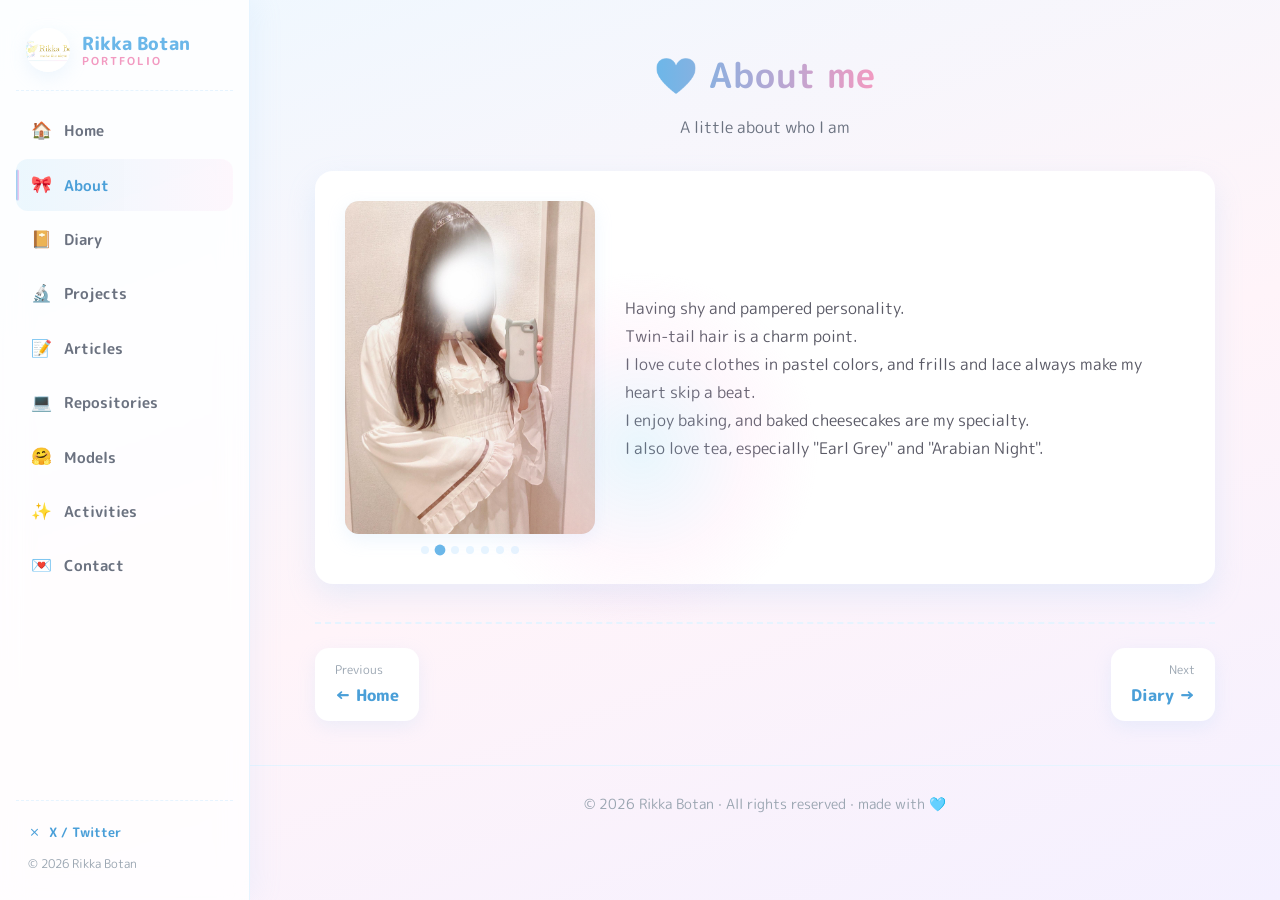
==== about.html @ 646c7939 "Rebuild portfolio: sidebar layout, English UI, diary page, GitHub Pages ready - Split into 9 pages w" ====
<!DOCTYPE html>
<html lang="en">
<head>
  <meta charset="UTF-8">
  <meta name="viewport" content="width=device-width, initial-scale=1.0">
  <meta name="theme-color" content="#eef8ff">
  <meta name="description" content="About Rikka Botan — a shy, pastel-loving independent researcher.">
  <title>About | Rikka Botan</title>
  <link rel="icon" href="images/RikkaBotan_Logo.png">
  <link rel="preconnect" href="https://fonts.googleapis.com">
  <link rel="preconnect" href="https://fonts.gstatic.com" crossorigin>
  <link href="https://fonts.googleapis.com/css2?family=M+PLUS+Rounded+1c:wght@400;500;700;800&display=swap" rel="stylesheet">
  <link rel="stylesheet" href="style.css">
  <script>document.documentElement.className += " js";</script>
</head>
<body data-page="about">
  <main>
    <div class="page-head">
      <h1><span class="emoji">🩵</span> About me</h1>
      <p class="sub">A little about who I am</p>
    </div>

    <section>
      <div class="about">
        <div class="about-media">
          <div class="slider" aria-label="Photos of Rikka Botan">
            <div class="slider-track">
              <img src="images/RikkaBotan1.jpeg" alt="Rikka Botan 1">
              <img src="images/RikkaBotan2.jpeg" alt="Rikka Botan 2" loading="lazy">
              <img src="images/RikkaBotan3.jpeg" alt="Rikka Botan 3" loading="lazy">
              <img src="images/RikkaBotan4.jpeg" alt="Rikka Botan 4" loading="lazy">
              <img src="images/RikkaBotan5.jpeg" alt="Rikka Botan 5" loading="lazy">
              <img src="images/RikkaBotan6.jpeg" alt="Rikka Botan 6" loading="lazy">
              <img src="images/RikkaBotan7.jpeg" alt="Rikka Botan 7" loading="lazy">
            </div>
          </div>
          <div class="slider-dots" role="tablist" aria-label="Slides"></div>
        </div>

        <p>
          Having shy and pampered personality.<br>
          Twin-tail hair is a charm point.<br>
          I love cute clothes in pastel colors, and frills and lace always make my heart skip a beat.<br>
          I enjoy baking, and baked cheesecakes are my specialty.<br>
          I also love tea, especially "Earl Grey" and "Arabian Night".
        </p>
      </div>
    </section>
  </main>

  <script src="layout.js"></script>
  <script src="script.js"></script>
  <script src="slider.js"></script>
</body>
</html>
---- style.css ----
/* =====================================================================
   Rikka Botan | Portfolio — stylesheet
   Sidebar layout · pastel/🩵 design · modern micro-interactions
   tokens → base → layout(sidebar/topbar) → pages → components →
   effects → responsive → reduced-motion
   ===================================================================== */

/* ---------- Design tokens ------------------------------------------ */
:root {
  --sky: #6bb7e9;
  --sky-deep: #4a9fd8;
  --sky-soft: #8fd3f4;
  --pink: #f29ac1;
  --pink-soft: #fbc2eb;

  --ink: #5a5a66;
  --ink-soft: #6b7280;
  --muted: #9aa5b1;

  --bg-1: #eef8ff;
  --bg-2: #fff4f9;
  --card: #ffffff;
  --line: #e6f4ff;

  --shadow-lg: 0 18px 40px rgba(150, 200, 245, .24);
  --shadow: 0 12px 28px rgba(160, 205, 245, .22);
  --shadow-sm: 0 6px 18px rgba(170, 210, 245, .20);
  --shadow-hover: 0 18px 38px rgba(150, 200, 245, .34);

  --radius-lg: 22px;
  --radius: 18px;
  --radius-sm: 14px;
  --pill: 999px;

  --grad-btn: linear-gradient(90deg, #8fd3f4, #fbc2eb);
  --grad-bg: linear-gradient(160deg, #eef8ff 0%, #fff4f9 55%, #f4f0ff 100%);
  --grad-text: linear-gradient(90deg, #6bb7e9, #f29ac1);

  --side-w: 250px;
  --topbar-h: 58px;
  --content-max: 900px;

  --font: "M PLUS Rounded 1c", "Rounded Mplus 1c",
          "Hiragino Maru Gothic ProN", "Yu Gothic", "Meiryo",
          system-ui, -apple-system, "Segoe UI", Roboto, sans-serif;
  --emoji: "Apple Color Emoji", "Segoe UI Emoji", "Segoe UI Symbol",
           "Noto Color Emoji", sans-serif;
}

/* ---------- Reset / base ------------------------------------------- */
*, *::before, *::after { margin: 0; padding: 0; box-sizing: border-box; }

html {
  scroll-behavior: smooth;
  scroll-padding-top: 80px;
  -webkit-text-size-adjust: 100%;
  text-size-adjust: 100%;
}

body {
  font-family: var(--font);
  line-height: 1.75;
  color: var(--ink);
  background: var(--grad-bg);
  background-attachment: fixed;
  min-height: 100vh;
  min-height: 100dvh;
  overflow-x: hidden;
  -webkit-font-smoothing: antialiased;
  text-rendering: optimizeLegibility;
}

img { max-width: 100%; height: auto; display: block; }
a { color: var(--sky-deep); }
.emoji { font-family: var(--emoji); font-style: normal; }

/* entrance fade — only active when JS is present (no-JS keeps content) */
.js main { opacity: 0; transform: translateY(14px); }
.js.is-ready main { opacity: 1; transform: none; transition: opacity .5s ease, transform .5s ease; }
.js.is-leaving main { opacity: 0; transform: translateY(-10px); transition: opacity .26s ease, transform .26s ease; }

/* ---------- Sidebar ------------------------------------------------ */
.sidebar {
  position: fixed;
  top: 0; left: 0; bottom: 0;
  width: var(--side-w);
  display: flex;
  flex-direction: column;
  padding: 22px 16px;
  background: rgba(255, 255, 255, .82);
  -webkit-backdrop-filter: blur(14px);
  backdrop-filter: blur(14px);
  border-right: 1px solid var(--line);
  box-shadow: 6px 0 26px rgba(160, 205, 245, .12);
  z-index: 1000;
  transition: transform .32s cubic-bezier(.4, 0, .2, 1);
}
.sidebar .brand {
  display: flex;
  align-items: center;
  gap: 12px;
  text-decoration: none;
  padding: 6px 10px 18px;
  margin-bottom: 8px;
  border-bottom: 1px dashed var(--line);
}
.brand-logo {
  width: 44px; height: 44px;
  border-radius: 50%;
  object-fit: cover;
  box-shadow: var(--shadow-sm);
  transition: transform .4s ease;
}
.sidebar .brand:hover .brand-logo { transform: rotate(8deg) scale(1.06); }
.brand-text {
  display: flex;
  flex-direction: column;
  font-weight: 800;
  font-size: 1.12rem;
  color: var(--sky);
  line-height: 1.2;
}
.brand-text small { font-size: .68rem; font-weight: 600; color: var(--pink); letter-spacing: .18em; text-transform: uppercase; }

.side-nav { display: flex; flex-direction: column; gap: 3px; margin-top: 6px; flex: 1 1 auto; }
.side-nav a {
  position: relative;
  display: flex;
  align-items: center;
  gap: 12px;
  padding: 11px 14px;
  border-radius: 12px;
  text-decoration: none;
  color: var(--ink-soft);
  font-weight: 700;
  font-size: .96rem;
  transition: color .25s, background .25s, transform .25s;
  overflow: hidden;
}
.side-nav a .ico { font-size: 1.05rem; width: 22px; text-align: center; transition: transform .3s ease; }
.side-nav a::before {
  content: "";
  position: absolute;
  left: 0; top: 50%;
  height: 0; width: 3px;
  transform: translateY(-50%);
  border-radius: 3px;
  background: var(--grad-btn);
  transition: height .28s ease;
}
.side-nav a:hover { color: var(--sky-deep); background: var(--bg-1); transform: translateX(3px); }
.side-nav a:hover .ico { transform: scale(1.22) rotate(-6deg); }
.side-nav a.active { color: var(--sky-deep); background: linear-gradient(90deg, rgba(143,211,244,.16), rgba(251,194,235,.12)); }
.side-nav a.active::before { height: 60%; }

.side-foot { padding: 14px 12px 4px; border-top: 1px dashed var(--line); }
.side-social {
  display: inline-block;
  font-size: .82rem;
  font-weight: 700;
  color: var(--sky-deep);
  text-decoration: none;
  padding: 6px 0;
  transition: color .25s, transform .25s;
}
.side-social:hover { color: var(--pink); transform: translateX(3px); }
.side-foot p { font-size: .72rem; color: var(--muted); margin-top: 4px; }

/* ---------- Mobile topbar + overlay -------------------------------- */
.layout-topbar {
  display: none;
  position: fixed;
  top: 0; left: 0; right: 0;
  height: var(--topbar-h);
  align-items: center;
  gap: 12px;
  padding: 0 16px;
  background: rgba(255, 255, 255, .9);
  -webkit-backdrop-filter: blur(12px);
  backdrop-filter: blur(12px);
  border-bottom: 1px solid var(--line);
  z-index: 1001;
}
.topbar-brand { display: flex; align-items: center; gap: 9px; text-decoration: none; color: var(--sky); font-weight: 800; }
.topbar-brand img { width: 32px; height: 32px; border-radius: 50%; }

.menu-toggle {
  width: 40px; height: 40px;
  border: none; background: none; cursor: pointer;
  position: relative; flex: 0 0 auto;
}
.menu-toggle span {
  position: absolute; left: 9px; right: 9px; height: 2.5px;
  border-radius: 2px; background: var(--sky);
  transition: transform .3s ease, opacity .2s ease, top .3s ease;
}
.menu-toggle span:nth-child(1) { top: 13px; }
.menu-toggle span:nth-child(2) { top: 19px; }
.menu-toggle span:nth-child(3) { top: 25px; }
.menu-toggle[aria-expanded="true"] span:nth-child(1) { top: 19px; transform: rotate(45deg); }
.menu-toggle[aria-expanded="true"] span:nth-child(2) { opacity: 0; }
.menu-toggle[aria-expanded="true"] span:nth-child(3) { top: 19px; transform: rotate(-45deg); }

.nav-overlay {
  position: fixed; inset: 0;
  background: rgba(90, 110, 140, .28);
  -webkit-backdrop-filter: blur(2px);
  backdrop-filter: blur(2px);
  opacity: 0; visibility: hidden;
  transition: opacity .3s, visibility .3s;
  z-index: 999;
}
.nav-overlay.show { opacity: 1; visibility: visible; }

/* ---------- Main content region ------------------------------------ */
main {
  margin-left: var(--side-w);
  padding: 44px clamp(20px, 4vw, 48px) 44px;
}
main > * { max-width: var(--content-max); margin-left: auto; margin-right: auto; }

.page-head { text-align: center; margin-bottom: 30px; }
.page-head h1 {
  display: inline-block;
  font-size: clamp(1.7rem, 4.5vw, 2.2rem);
  background: var(--grad-text);
  -webkit-background-clip: text; background-clip: text;
  -webkit-text-fill-color: transparent;
  color: var(--sky);
  letter-spacing: .02em;
}
.page-head .sub { margin-top: 6px; color: var(--ink-soft); font-size: .98rem; }

section { margin-bottom: 26px; scroll-margin-top: 80px; }
section > h2 { display: inline-block; font-size: 1.3rem; margin-bottom: 16px; color: var(--pink); }

/* ---------- Home / hero -------------------------------------------- */
.hero {
  position: relative;
  overflow: hidden;
  text-align: center;
  background: var(--card);
  border-radius: var(--radius-lg);
  box-shadow: var(--shadow-lg);
  padding: clamp(34px, 6vw, 64px) clamp(22px, 5vw, 52px);
}
.hero-glow {
  position: absolute; inset: -40% -10% auto -10%;
  height: 320px;
  background: radial-gradient(60% 100% at 30% 0%, rgba(143,211,244,.35), transparent 70%),
             radial-gradient(60% 100% at 80% 10%, rgba(251,194,235,.35), transparent 70%);
  filter: blur(10px);
  pointer-events: none;
  z-index: 0;
}
.hero > * { position: relative; z-index: 1; }
.hero-logo {
  width: clamp(120px, 22vw, 160px);
  aspect-ratio: 1;
  object-fit: cover;
  margin: 0 auto 18px;
  border-radius: 26px;
  box-shadow: var(--shadow);
  animation: float 5s ease-in-out infinite;
}
.hero-kicker { color: var(--pink); font-weight: 700; letter-spacing: .3em; text-transform: uppercase; font-size: .74rem; }
.hero-title {
  font-size: clamp(2rem, 7vw, 3rem);
  line-height: 1.1;
  margin: 6px 0 4px;
  background: var(--grad-text);
  -webkit-background-clip: text; background-clip: text;
  -webkit-text-fill-color: transparent;
  color: var(--sky);
}
.hero .tagline { font-size: clamp(1rem, 3.2vw, 1.2rem); color: var(--sky-deep); font-weight: 700; margin-bottom: 18px; }
.hero .lead { max-width: 620px; margin: 0 auto 26px; color: var(--ink); text-align: left; }
.cta-row { display: flex; flex-wrap: wrap; justify-content: center; gap: 12px; }

/* ---------- Buttons ------------------------------------------------ */
.btn {
  display: inline-flex; align-items: center; gap: 8px;
  padding: 11px 24px;
  border-radius: var(--pill);
  background: var(--grad-btn);
  color: #fff; font-weight: 700; font-size: .95rem;
  text-decoration: none;
  box-shadow: var(--shadow-sm);
  transition: box-shadow .25s ease, filter .25s ease;
  will-change: transform;
}
.btn:hover, .btn:focus-visible { box-shadow: var(--shadow-hover); filter: saturate(1.1); }
.btn.ghost { background: #fff; color: var(--sky-deep); border: 1.5px solid var(--line); }

/* ---------- Cards + hover ------------------------------------------ */
.card {
  background: var(--card);
  border-radius: var(--radius);
  padding: clamp(20px, 4vw, 28px);
  box-shadow: var(--shadow);
}

.hoverable, .repo-card, .hf-card, .qiita-card, .activity-card, .diary-entry, .sea-card {
  transition: transform .3s cubic-bezier(.2,.7,.3,1), box-shadow .3s ease;
}
.repo-card:hover, .hf-card:hover, .qiita-card:hover,
.activity-card:hover, .diary-entry:hover, .sea-card:hover {
  transform: translateY(-6px);
  box-shadow: var(--shadow-hover);
}

/* ---------- About -------------------------------------------------- */
.about {
  display: flex; align-items: center; gap: 30px;
  background: var(--card); border-radius: var(--radius);
  padding: clamp(20px, 4vw, 30px); box-shadow: var(--shadow);
}
.about-media { flex: 0 0 auto; width: min(250px, 42%); }
.about > p { flex: 1 1 0; min-width: 0; color: var(--ink); }
.slider {
  width: 100%; aspect-ratio: 3 / 4; overflow: hidden;
  border-radius: var(--radius-sm); box-shadow: var(--shadow-sm); background: var(--bg-1);
}
.slider-track { display: flex; width: 100%; height: 100%; transition: transform .6s ease; }
.slider-track img { flex: 0 0 100%; width: 100%; height: 100%; object-fit: cover; }
.slider-dots { display: flex; justify-content: center; gap: 7px; margin-top: 12px; }
.slider-dots button {
  width: 8px; height: 8px; padding: 0; border: none; border-radius: 50%;
  background: var(--line); cursor: pointer; transition: background .3s, transform .3s;
}
.slider-dots button[aria-current="true"] { background: var(--sky); transform: scale(1.35); }

/* ---------- Projects ----------------------------------------------- */
.project-intro { text-align: center; }
.project-intro h3 { color: var(--sky-deep); margin-bottom: 8px; font-size: 1.15rem; }
.project-intro p { color: var(--ink); margin-bottom: 18px; }
.project-hero-img {
  width: 100%; max-width: 560px; margin: 0 auto;
  border-radius: var(--radius-sm); box-shadow: var(--shadow-sm);
}
.sea-grid {
  display: grid; grid-template-columns: repeat(auto-fit, minmax(210px, 1fr));
  gap: 20px; margin-top: 22px;
}
.sea-card {
  background: var(--card); border-radius: var(--radius);
  padding: 18px; box-shadow: var(--shadow-sm); text-align: center;
}
.sea-thumb {
  display: flex; align-items: center; justify-content: center;
  height: 170px; margin-bottom: 14px;
  border-radius: var(--radius-sm);
  background: linear-gradient(135deg, var(--bg-1), var(--bg-2));
  overflow: hidden;
}
.sea-thumb img { max-width: 86%; max-height: 86%; width: auto; height: auto; object-fit: contain; }
.sea-card .op { display: block; font-size: .74rem; font-weight: 700; letter-spacing: .1em; color: var(--pink); text-transform: uppercase; }
.sea-card h3 { color: var(--sky-deep); font-size: 1.02rem; margin-top: 2px; }

/* ---------- API card grids ----------------------------------------- */
.card-grid { display: grid; grid-template-columns: repeat(auto-fill, minmax(260px, 1fr)); gap: 16px; }
.repo-card, .hf-card, .qiita-card {
  background: var(--card); border-radius: var(--radius-sm); padding: 20px;
  box-shadow: var(--shadow-sm); overflow-wrap: anywhere; word-break: break-word;
}
.repo-card h3, .hf-card h3, .qiita-card h3 { font-size: 1.02rem; margin-bottom: 8px; line-height: 1.4; }
.repo-card h3 a, .hf-card h3 a, .qiita-card h3 a { color: var(--sky-deep); text-decoration: none; }
.repo-card h3 a:hover, .hf-card h3 a:hover, .qiita-card h3 a:hover { text-decoration: underline; }
.repo-card p, .hf-card p, .qiita-card p { font-size: .9rem; margin: 4px 0; color: var(--ink-soft); }
.card-header { display: flex; align-items: center; gap: 8px; margin-bottom: 8px; }
.qiita-icon { width: 22px; height: 22px; border-radius: 5px; }
.user-name { font-weight: 700; color: var(--ink); }
.state-msg { color: var(--muted); padding: 8px 2px; }

/* ---------- Activities --------------------------------------------- */
.activities-grid { display: grid; grid-template-columns: repeat(auto-fill, minmax(260px, 1fr)); gap: 22px; }
.activity-card {
  background: var(--card); border-radius: var(--radius); padding: 20px 22px;
  box-shadow: var(--shadow-sm); display: flex; flex-direction: column;
}
.activity-date { font-size: .85rem; color: var(--sky); font-weight: 700; }
.activity-card h3 { margin: 6px 0 10px; font-size: 1.02rem; color: var(--ink); line-height: 1.5; }
.activity-card p { font-size: .9rem; color: var(--ink-soft); }
.activity-card a { color: var(--sky-deep); }
.activity-tag {
  align-self: flex-start; margin-top: auto; padding: 4px 12px;
  font-size: .74rem; font-weight: 700; border-radius: var(--pill);
  background: var(--bg-1); color: var(--sky);
}
.activity-tag[data-kind="Article"]     { background: #fff0f6; color: var(--pink); }
.activity-tag[data-kind="Competition"] { background: #fffbe8; color: #d9a300; }
.activity-tag[data-kind="Product"]     { background: #eefaf1; color: #3cae74; }

/* ---------- Diary (timeline) --------------------------------------- */
.diary-list { position: relative; padding-left: 6px; }
.diary-list::before {
  content: ""; position: absolute; left: 20px; top: 6px; bottom: 6px;
  width: 2px; border-radius: 2px;
  background: linear-gradient(var(--sky-soft), var(--pink-soft));
}
.diary-entry {
  position: relative; margin-left: 48px; margin-bottom: 20px;
  background: var(--card); border-radius: var(--radius);
  padding: 20px 24px; box-shadow: var(--shadow-sm);
}
.diary-entry::before {
  content: ""; position: absolute; left: -35px; top: 24px;
  width: 14px; height: 14px; border-radius: 50%;
  background: var(--sky); border: 3px solid #fff;
  box-shadow: 0 0 0 2px var(--sky-soft);
  transition: transform .3s ease, background .3s ease;
}
.diary-entry:hover::before { transform: scale(1.25); background: var(--pink); }
.diary-head { display: flex; align-items: baseline; justify-content: space-between; gap: 12px; }
.diary-date { color: var(--sky); font-weight: 700; font-size: .84rem; }
.diary-mood { font-size: 1.4rem; line-height: 1; }
.diary-entry h3 { margin: 4px 0 8px; font-size: 1.08rem; color: var(--sky-deep); }
.diary-entry p { color: var(--ink); font-size: .95rem; }
.diary-tags { margin-top: 12px; display: flex; flex-wrap: wrap; gap: 6px; }
.diary-tags span {
  font-size: .72rem; font-weight: 700; color: var(--pink);
  background: #fff0f6; padding: 3px 10px; border-radius: var(--pill);
}

/* ---------- Contact ------------------------------------------------ */
.contact-card { text-align: center; }
.contact-card p { margin-bottom: 18px; }

/* ---------- details / summary -------------------------------------- */
details { margin-top: 20px; text-align: center; }
summary {
  cursor: pointer; font-weight: 700; color: var(--sky-deep); list-style: none;
  padding: 10px 18px; background: #fff; border-radius: var(--pill);
  box-shadow: var(--shadow-sm); display: inline-block; transition: transform .2s, box-shadow .2s;
}
summary::-webkit-details-marker { display: none; }
summary::before { content: "▾ "; }
summary:hover { transform: translateY(-1px); box-shadow: var(--shadow); }
details[open] > summary { margin-bottom: 18px; }
details[open] > summary::before { content: "▴ "; }
details > .card-grid, details > .activities-grid { text-align: left; }

/* ---------- Pager -------------------------------------------------- */
.pager {
  display: flex; justify-content: space-between; gap: 12px;
  margin-top: 38px; padding-top: 24px; border-top: 2px dashed var(--line);
}
.pager a {
  display: inline-flex; flex-direction: column;
  text-decoration: none; padding: 12px 20px;
  border-radius: var(--radius-sm); background: #fff;
  box-shadow: var(--shadow-sm); transition: transform .25s, box-shadow .25s;
  max-width: 48%;
}
.pager a small { font-size: .72rem; color: var(--muted); }
.pager a span { font-weight: 800; color: var(--sky-deep); font-size: 1rem; }
.pager a.next { text-align: right; margin-left: auto; align-items: flex-end; }
.pager a:hover { transform: translateY(-3px); box-shadow: var(--shadow); }
.pager a.prev:hover { transform: translateY(-3px) translateX(-3px); }
.pager a.next:hover { transform: translateY(-3px) translateX(3px); }

/* ---------- Footer ------------------------------------------------- */
.site-footer {
  margin-left: var(--side-w);
  text-align: center; padding: 26px 20px;
  color: var(--muted); font-size: .86rem;
  border-top: 1px solid var(--line);
}

/* ---------- Back-to-top -------------------------------------------- */
.to-top {
  position: fixed; right: 20px; bottom: 20px;
  width: 46px; height: 46px; border: none; border-radius: 50%;
  background: var(--grad-btn); color: #fff; font-size: 1.3rem; line-height: 1;
  cursor: pointer; box-shadow: var(--shadow);
  opacity: 0; transform: translateY(16px) scale(.8); pointer-events: none;
  transition: opacity .3s, transform .3s, filter .2s; z-index: 900;
}
.to-top.show { opacity: 1; transform: none; pointer-events: auto; }
.to-top:hover { filter: saturate(1.1); transform: translateY(-3px); }

/* ---------- Scroll progress + cursor glow -------------------------- */
.scroll-progress {
  position: fixed; top: 0; left: 0; right: 0; height: 3px;
  transform: scaleX(0); transform-origin: left;
  background: var(--grad-btn); z-index: 1200; pointer-events: none;
}
.cursor-glow {
  position: fixed; top: 0; left: 0; width: 360px; height: 360px;
  margin: -180px 0 0 -180px; border-radius: 50%;
  pointer-events: none; z-index: 0;
  background: radial-gradient(circle, rgba(143,211,244,.20), rgba(251,194,235,.12) 42%, transparent 70%);
  will-change: transform;
}

/* ---------- Reveal / sway / spin / float / petals ------------------ */
.reveal { opacity: 0; transform: translateY(34px) scale(.97); transition: opacity .8s ease, transform .9s cubic-bezier(.25,1.4,.5,1); }
.reveal.is-visible { opacity: 1; transform: none; }

@keyframes float { 0%,100% { transform: translateY(0); } 50% { transform: translateY(-9px); } }
@keyframes sway-smooth { 0%,50%,100% { transform: rotate(0deg); } 25% { transform: rotate(1deg); } 75% { transform: rotate(-1deg); } }
.sway { animation: sway-smooth 6s ease-in-out infinite; transform-origin: top center; }
@keyframes rotateYOnce { from { transform: rotateY(0); } to { transform: rotateY(720deg); } }
.rotate-y { animation: rotateYOnce 1.8s cubic-bezier(.22,1,.36,1); }

.petal {
  position: fixed; top: -60px; left: 0; pointer-events: none; z-index: 800;
  will-change: transform;
  animation-name: petal-fall, petal-sway;
  animation-timing-function: linear, ease-in-out;
  animation-iteration-count: 1, infinite;
}
@keyframes petal-fall { to { transform: translateY(110vh) rotate(360deg); opacity: 0; } }
@keyframes petal-sway { 0%,100% { margin-left: 0; } 50% { margin-left: 90px; } }

/* ---------- Intro canvas (home only) ------------------------------- */
#intro-canvas { display: none; }
body.intro-playing { overflow: hidden; }
body.intro-playing #intro-canvas { display: block; position: fixed; inset: 0; z-index: 9999; background: #050014; }

/* ---------- Responsive: sidebar → drawer --------------------------- */
@media (max-width: 1023px) {
  .layout-topbar { display: flex; }
  .sidebar {
    width: min(300px, 84vw);
    transform: translateX(-100%);
    box-shadow: 8px 0 34px rgba(120, 160, 210, .28);
  }
  .sidebar.open { transform: none; }
  main { margin-left: 0; padding-top: calc(var(--topbar-h) + 26px); }
  .site-footer { margin-left: 0; }
  body.nav-open { overflow: hidden; }
}

@media (max-width: 600px) {
  .about { flex-direction: column; align-items: center; text-align: center; }
  .about-media { width: min(240px, 74%); }
  main { padding-left: 18px; padding-right: 18px; }
  .diary-entry { margin-left: 40px; padding: 18px; }
  .pager a { font-size: .74rem; }
  .pager a span { font-size: .86rem; }
}

/* ---------- Reduced motion ----------------------------------------- */
@media (prefers-reduced-motion: reduce) {
  html { scroll-behavior: auto; }
  *, *::before, *::after {
    animation-duration: .001ms !important;
    animation-iteration-count: 1 !important;
    transition-duration: .001ms !important;
  }
  .reveal { opacity: 1; transform: none; }
  .petal, .cursor-glow { display: none !important; }
}
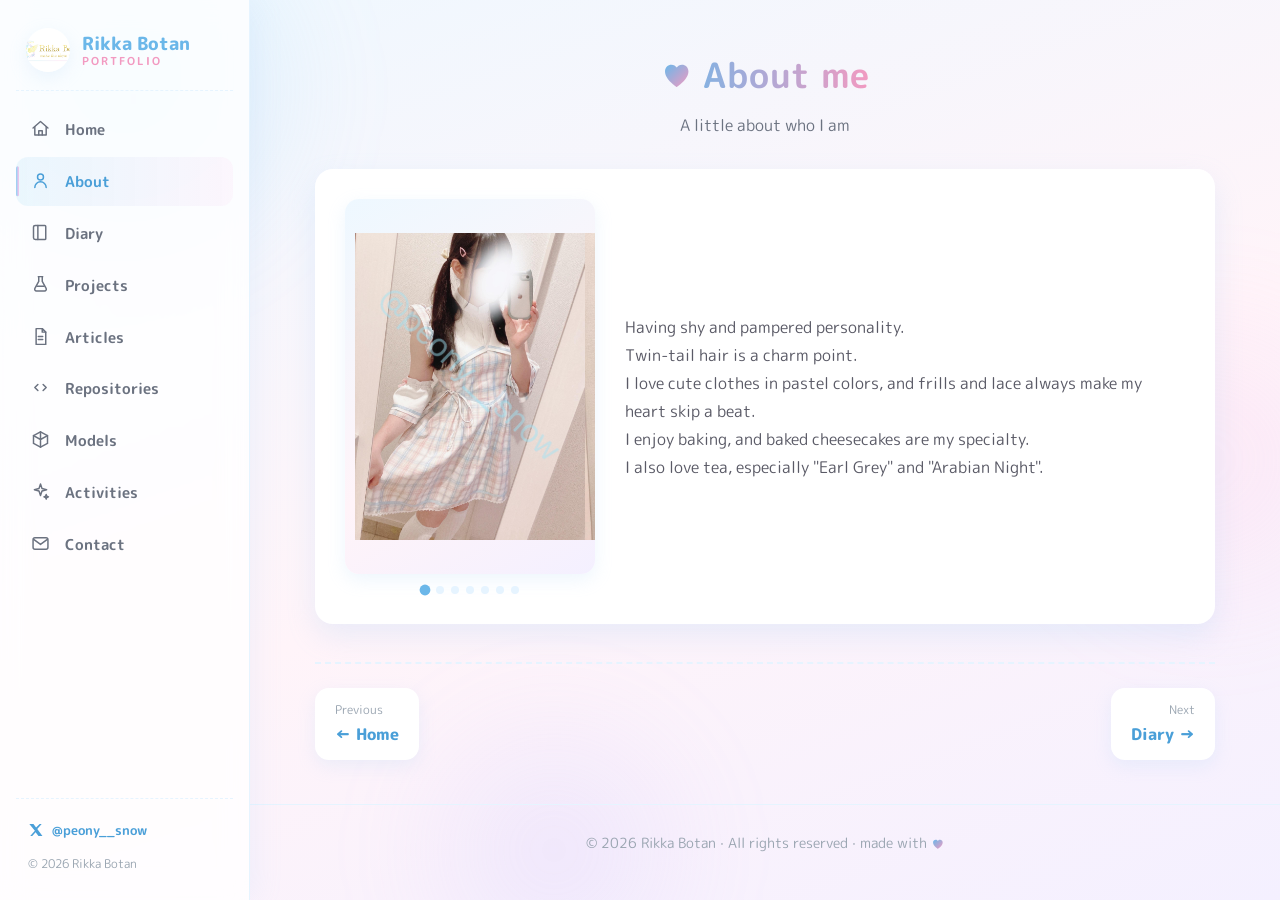
==== commit 49cb178c: "Refine design: SVG icons (no emoji), framed About photos, snow/star transition loader, proximity + s" ====
--- a/about.html
+++ b/about.html
@@ -16,7 +16,7 @@
 <body data-page="about">
   <main>
     <div class="page-head">
-      <h1><span class="emoji">🩵</span> About me</h1>
+      <h1>About me</h1>
       <p class="sub">A little about who I am</p>
     </div>
 
--- a/style.css
+++ b/style.css
@@ -1,8 +1,6 @@
 /* =====================================================================
    Rikka Botan | Portfolio — stylesheet
-   Sidebar layout · pastel/🩵 design · modern micro-interactions
-   tokens → base → layout(sidebar/topbar) → pages → components →
-   effects → responsive → reduced-motion
+   Sidebar layout · pastel design · SVG icons · snow/star motifs
    ===================================================================== */
 
 /* ---------- Design tokens ------------------------------------------ */
@@ -19,13 +17,14 @@
 
   --bg-1: #eef8ff;
   --bg-2: #fff4f9;
+  --bg-3: #f4f0ff;
   --card: #ffffff;
   --line: #e6f4ff;
 
   --shadow-lg: 0 18px 40px rgba(150, 200, 245, .24);
   --shadow: 0 12px 28px rgba(160, 205, 245, .22);
   --shadow-sm: 0 6px 18px rgba(170, 210, 245, .20);
-  --shadow-hover: 0 18px 38px rgba(150, 200, 245, .34);
+  --shadow-hover: 0 20px 40px rgba(150, 200, 245, .34);
 
   --radius-lg: 22px;
   --radius: 18px;
@@ -43,8 +42,6 @@
   --font: "M PLUS Rounded 1c", "Rounded Mplus 1c",
           "Hiragino Maru Gothic ProN", "Yu Gothic", "Meiryo",
           system-ui, -apple-system, "Segoe UI", Roboto, sans-serif;
-  --emoji: "Apple Color Emoji", "Segoe UI Emoji", "Segoe UI Symbol",
-           "Noto Color Emoji", sans-serif;
 }
 
 /* ---------- Reset / base ------------------------------------------- */
@@ -72,128 +69,81 @@
 
 img { max-width: 100%; height: auto; display: block; }
 a { color: var(--sky-deep); }
-.emoji { font-family: var(--emoji); font-style: normal; }
-
-/* entrance fade — only active when JS is present (no-JS keeps content) */
+svg { display: block; }
+
+/* entrance fade — only when JS present (no-JS keeps content visible) */
 .js main { opacity: 0; transform: translateY(14px); }
 .js.is-ready main { opacity: 1; transform: none; transition: opacity .5s ease, transform .5s ease; }
-.js.is-leaving main { opacity: 0; transform: translateY(-10px); transition: opacity .26s ease, transform .26s ease; }
+
+/* ---------- Decorative background (parallax) ----------------------- */
+.bg-decor { position: fixed; inset: 0; z-index: 0; pointer-events: none; overflow: hidden; }
+.bg-decor .blob {
+  position: absolute; border-radius: 50%; filter: blur(46px); opacity: .5;
+  will-change: transform;
+}
+.bg-decor .blob.b1 { width: 420px; height: 420px; top: -120px; left: -80px; background: radial-gradient(circle, rgba(143,211,244,.55), transparent 70%); }
+.bg-decor .blob.b2 { width: 380px; height: 380px; top: 30%; right: -120px; background: radial-gradient(circle, rgba(251,194,235,.5), transparent 70%); }
+.bg-decor .blob.b3 { width: 340px; height: 340px; bottom: -120px; left: 30%; background: radial-gradient(circle, rgba(196,181,253,.42), transparent 70%); }
 
 /* ---------- Sidebar ------------------------------------------------ */
 .sidebar {
-  position: fixed;
-  top: 0; left: 0; bottom: 0;
-  width: var(--side-w);
-  display: flex;
-  flex-direction: column;
-  padding: 22px 16px;
+  position: fixed; top: 0; left: 0; bottom: 0; width: var(--side-w);
+  display: flex; flex-direction: column; padding: 22px 16px;
   background: rgba(255, 255, 255, .82);
-  -webkit-backdrop-filter: blur(14px);
-  backdrop-filter: blur(14px);
+  -webkit-backdrop-filter: blur(14px); backdrop-filter: blur(14px);
   border-right: 1px solid var(--line);
   box-shadow: 6px 0 26px rgba(160, 205, 245, .12);
-  z-index: 1000;
-  transition: transform .32s cubic-bezier(.4, 0, .2, 1);
+  z-index: 1000; transition: transform .32s cubic-bezier(.4, 0, .2, 1);
 }
 .sidebar .brand {
-  display: flex;
-  align-items: center;
-  gap: 12px;
-  text-decoration: none;
-  padding: 6px 10px 18px;
-  margin-bottom: 8px;
-  border-bottom: 1px dashed var(--line);
+  display: flex; align-items: center; gap: 12px; text-decoration: none;
+  padding: 6px 10px 18px; margin-bottom: 8px; border-bottom: 1px dashed var(--line);
 }
 .brand-logo {
-  width: 44px; height: 44px;
-  border-radius: 50%;
-  object-fit: cover;
-  box-shadow: var(--shadow-sm);
-  transition: transform .4s ease;
+  width: 44px; height: 44px; border-radius: 50%; object-fit: cover;
+  box-shadow: var(--shadow-sm); transition: transform .4s ease;
 }
 .sidebar .brand:hover .brand-logo { transform: rotate(8deg) scale(1.06); }
-.brand-text {
-  display: flex;
-  flex-direction: column;
-  font-weight: 800;
-  font-size: 1.12rem;
-  color: var(--sky);
-  line-height: 1.2;
-}
+.brand-text { display: flex; flex-direction: column; font-weight: 800; font-size: 1.12rem; color: var(--sky); line-height: 1.2; }
 .brand-text small { font-size: .68rem; font-weight: 600; color: var(--pink); letter-spacing: .18em; text-transform: uppercase; }
 
 .side-nav { display: flex; flex-direction: column; gap: 3px; margin-top: 6px; flex: 1 1 auto; }
 .side-nav a {
-  position: relative;
-  display: flex;
-  align-items: center;
-  gap: 12px;
-  padding: 11px 14px;
-  border-radius: 12px;
-  text-decoration: none;
-  color: var(--ink-soft);
-  font-weight: 700;
-  font-size: .96rem;
-  transition: color .25s, background .25s, transform .25s;
-  overflow: hidden;
-}
-.side-nav a .ico { font-size: 1.05rem; width: 22px; text-align: center; transition: transform .3s ease; }
+  position: relative; display: flex; align-items: center; gap: 13px;
+  padding: 11px 14px; border-radius: 12px; text-decoration: none;
+  color: var(--ink-soft); font-weight: 700; font-size: .96rem;
+  transition: color .25s, background .25s; overflow: hidden; will-change: transform;
+}
+.side-nav a .ico { display: inline-flex; width: 22px; height: 22px; flex: 0 0 22px; }
+.side-nav a .ico svg { width: 21px; height: 21px; fill: none; stroke: currentColor; stroke-width: 1.7; stroke-linecap: round; stroke-linejoin: round; transition: transform .3s ease; }
 .side-nav a::before {
-  content: "";
-  position: absolute;
-  left: 0; top: 50%;
-  height: 0; width: 3px;
-  transform: translateY(-50%);
-  border-radius: 3px;
-  background: var(--grad-btn);
-  transition: height .28s ease;
-}
-.side-nav a:hover { color: var(--sky-deep); background: var(--bg-1); transform: translateX(3px); }
-.side-nav a:hover .ico { transform: scale(1.22) rotate(-6deg); }
+  content: ""; position: absolute; left: 0; top: 50%; height: 0; width: 3px;
+  transform: translateY(-50%); border-radius: 3px; background: var(--grad-btn); transition: height .28s ease;
+}
+.side-nav a:hover { color: var(--sky-deep); background: var(--bg-1); }
+.side-nav a:hover .ico svg { transform: scale(1.15) rotate(-5deg); }
 .side-nav a.active { color: var(--sky-deep); background: linear-gradient(90deg, rgba(143,211,244,.16), rgba(251,194,235,.12)); }
 .side-nav a.active::before { height: 60%; }
 
 .side-foot { padding: 14px 12px 4px; border-top: 1px dashed var(--line); }
-.side-social {
-  display: inline-block;
-  font-size: .82rem;
-  font-weight: 700;
-  color: var(--sky-deep);
-  text-decoration: none;
-  padding: 6px 0;
-  transition: color .25s, transform .25s;
-}
+.side-social { display: inline-flex; align-items: center; gap: 8px; font-size: .82rem; font-weight: 700; color: var(--sky-deep); text-decoration: none; padding: 6px 0; transition: color .25s, transform .25s; }
+.side-social svg { width: 16px; height: 16px; fill: currentColor; }
 .side-social:hover { color: var(--pink); transform: translateX(3px); }
-.side-foot p { font-size: .72rem; color: var(--muted); margin-top: 4px; }
+.side-foot p { font-size: .72rem; color: var(--muted); margin-top: 6px; }
 
 /* ---------- Mobile topbar + overlay -------------------------------- */
 .layout-topbar {
-  display: none;
-  position: fixed;
-  top: 0; left: 0; right: 0;
-  height: var(--topbar-h);
-  align-items: center;
-  gap: 12px;
-  padding: 0 16px;
+  display: none; position: fixed; top: 0; left: 0; right: 0; height: var(--topbar-h);
+  align-items: center; gap: 12px; padding: 0 16px;
   background: rgba(255, 255, 255, .9);
-  -webkit-backdrop-filter: blur(12px);
-  backdrop-filter: blur(12px);
-  border-bottom: 1px solid var(--line);
-  z-index: 1001;
+  -webkit-backdrop-filter: blur(12px); backdrop-filter: blur(12px);
+  border-bottom: 1px solid var(--line); z-index: 1001;
 }
 .topbar-brand { display: flex; align-items: center; gap: 9px; text-decoration: none; color: var(--sky); font-weight: 800; }
 .topbar-brand img { width: 32px; height: 32px; border-radius: 50%; }
 
-.menu-toggle {
-  width: 40px; height: 40px;
-  border: none; background: none; cursor: pointer;
-  position: relative; flex: 0 0 auto;
-}
-.menu-toggle span {
-  position: absolute; left: 9px; right: 9px; height: 2.5px;
-  border-radius: 2px; background: var(--sky);
-  transition: transform .3s ease, opacity .2s ease, top .3s ease;
-}
+.menu-toggle { width: 40px; height: 40px; border: none; background: none; cursor: pointer; position: relative; flex: 0 0 auto; }
+.menu-toggle span { position: absolute; left: 9px; right: 9px; height: 2.5px; border-radius: 2px; background: var(--sky); transition: transform .3s ease, opacity .2s ease, top .3s ease; }
 .menu-toggle span:nth-child(1) { top: 13px; }
 .menu-toggle span:nth-child(2) { top: 19px; }
 .menu-toggle span:nth-child(3) { top: 25px; }
@@ -202,18 +152,15 @@
 .menu-toggle[aria-expanded="true"] span:nth-child(3) { top: 19px; transform: rotate(-45deg); }
 
 .nav-overlay {
-  position: fixed; inset: 0;
-  background: rgba(90, 110, 140, .28);
-  -webkit-backdrop-filter: blur(2px);
-  backdrop-filter: blur(2px);
-  opacity: 0; visibility: hidden;
-  transition: opacity .3s, visibility .3s;
-  z-index: 999;
+  position: fixed; inset: 0; background: rgba(90, 110, 140, .28);
+  -webkit-backdrop-filter: blur(2px); backdrop-filter: blur(2px);
+  opacity: 0; visibility: hidden; transition: opacity .3s, visibility .3s; z-index: 999;
 }
 .nav-overlay.show { opacity: 1; visibility: visible; }
 
 /* ---------- Main content region ------------------------------------ */
 main {
+  position: relative; z-index: 2;
   margin-left: var(--side-w);
   padding: 44px clamp(20px, 4vw, 48px) 44px;
 }
@@ -221,14 +168,12 @@
 
 .page-head { text-align: center; margin-bottom: 30px; }
 .page-head h1 {
-  display: inline-block;
+  display: inline-flex; align-items: center; gap: 10px;
   font-size: clamp(1.7rem, 4.5vw, 2.2rem);
-  background: var(--grad-text);
-  -webkit-background-clip: text; background-clip: text;
-  -webkit-text-fill-color: transparent;
-  color: var(--sky);
-  letter-spacing: .02em;
-}
+  background: var(--grad-text); -webkit-background-clip: text; background-clip: text;
+  -webkit-text-fill-color: transparent; color: var(--sky); letter-spacing: .02em;
+}
+.title-heart { width: .95em; height: .95em; flex: 0 0 auto; }
 .page-head .sub { margin-top: 6px; color: var(--ink-soft); font-size: .98rem; }
 
 section { margin-bottom: 26px; scroll-margin-top: 80px; }
@@ -236,42 +181,27 @@
 
 /* ---------- Home / hero -------------------------------------------- */
 .hero {
-  position: relative;
-  overflow: hidden;
-  text-align: center;
-  background: var(--card);
-  border-radius: var(--radius-lg);
-  box-shadow: var(--shadow-lg);
+  position: relative; overflow: hidden; text-align: center;
+  background: var(--card); border-radius: var(--radius-lg); box-shadow: var(--shadow-lg);
   padding: clamp(34px, 6vw, 64px) clamp(22px, 5vw, 52px);
 }
 .hero-glow {
-  position: absolute; inset: -40% -10% auto -10%;
-  height: 320px;
+  position: absolute; inset: -40% -10% auto -10%; height: 320px;
   background: radial-gradient(60% 100% at 30% 0%, rgba(143,211,244,.35), transparent 70%),
              radial-gradient(60% 100% at 80% 10%, rgba(251,194,235,.35), transparent 70%);
-  filter: blur(10px);
-  pointer-events: none;
-  z-index: 0;
+  filter: blur(10px); pointer-events: none; z-index: 0;
 }
 .hero > * { position: relative; z-index: 1; }
 .hero-logo {
-  width: clamp(120px, 22vw, 160px);
-  aspect-ratio: 1;
-  object-fit: cover;
-  margin: 0 auto 18px;
-  border-radius: 26px;
-  box-shadow: var(--shadow);
+  width: clamp(120px, 22vw, 160px); aspect-ratio: 1; object-fit: cover;
+  margin: 0 auto 18px; border-radius: 26px; box-shadow: var(--shadow);
   animation: float 5s ease-in-out infinite;
 }
 .hero-kicker { color: var(--pink); font-weight: 700; letter-spacing: .3em; text-transform: uppercase; font-size: .74rem; }
 .hero-title {
-  font-size: clamp(2rem, 7vw, 3rem);
-  line-height: 1.1;
-  margin: 6px 0 4px;
-  background: var(--grad-text);
-  -webkit-background-clip: text; background-clip: text;
-  -webkit-text-fill-color: transparent;
-  color: var(--sky);
+  font-size: clamp(2rem, 7vw, 3rem); line-height: 1.1; margin: 6px 0 4px;
+  background: var(--grad-text); -webkit-background-clip: text; background-clip: text;
+  -webkit-text-fill-color: transparent; color: var(--sky);
 }
 .hero .tagline { font-size: clamp(1rem, 3.2vw, 1.2rem); color: var(--sky-deep); font-weight: 700; margin-bottom: 18px; }
 .hero .lead { max-width: 620px; margin: 0 auto 26px; color: var(--ink); text-align: left; }
@@ -279,90 +209,50 @@
 
 /* ---------- Buttons ------------------------------------------------ */
 .btn {
-  display: inline-flex; align-items: center; gap: 8px;
-  padding: 11px 24px;
-  border-radius: var(--pill);
-  background: var(--grad-btn);
-  color: #fff; font-weight: 700; font-size: .95rem;
-  text-decoration: none;
-  box-shadow: var(--shadow-sm);
-  transition: box-shadow .25s ease, filter .25s ease;
-  will-change: transform;
+  display: inline-flex; align-items: center; gap: 8px; padding: 11px 24px;
+  border-radius: var(--pill); background: var(--grad-btn); color: #fff;
+  font-weight: 700; font-size: .95rem; text-decoration: none; box-shadow: var(--shadow-sm);
+  transition: box-shadow .25s ease, filter .25s ease; will-change: transform;
 }
 .btn:hover, .btn:focus-visible { box-shadow: var(--shadow-hover); filter: saturate(1.1); }
 .btn.ghost { background: #fff; color: var(--sky-deep); border: 1.5px solid var(--line); }
 
 /* ---------- Cards + hover ------------------------------------------ */
-.card {
-  background: var(--card);
-  border-radius: var(--radius);
-  padding: clamp(20px, 4vw, 28px);
-  box-shadow: var(--shadow);
-}
-
-.hoverable, .repo-card, .hf-card, .qiita-card, .activity-card, .diary-entry, .sea-card {
-  transition: transform .3s cubic-bezier(.2,.7,.3,1), box-shadow .3s ease;
-}
-.repo-card:hover, .hf-card:hover, .qiita-card:hover,
-.activity-card:hover, .diary-entry:hover, .sea-card:hover {
-  transform: translateY(-6px);
-  box-shadow: var(--shadow-hover);
-}
+.card { background: var(--card); border-radius: var(--radius); padding: clamp(20px, 4vw, 28px); box-shadow: var(--shadow); }
+.repo-card, .hf-card, .qiita-card, .activity-card, .diary-entry, .sea-card { transition: transform .3s cubic-bezier(.2,.7,.3,1), box-shadow .3s ease; }
+.repo-card:hover, .hf-card:hover, .qiita-card:hover, .activity-card:hover, .diary-entry:hover { transform: translateY(-6px); box-shadow: var(--shadow-hover); }
 
 /* ---------- About -------------------------------------------------- */
-.about {
-  display: flex; align-items: center; gap: 30px;
-  background: var(--card); border-radius: var(--radius);
-  padding: clamp(20px, 4vw, 30px); box-shadow: var(--shadow);
-}
+.about { display: flex; align-items: center; gap: 30px; background: var(--card); border-radius: var(--radius); padding: clamp(20px, 4vw, 30px); box-shadow: var(--shadow); }
 .about-media { flex: 0 0 auto; width: min(250px, 42%); }
 .about > p { flex: 1 1 0; min-width: 0; color: var(--ink); }
+/* framed photo: whole image always shown (contain) with soft margin — never cut */
 .slider {
-  width: 100%; aspect-ratio: 3 / 4; overflow: hidden;
-  border-radius: var(--radius-sm); box-shadow: var(--shadow-sm); background: var(--bg-1);
+  width: 100%; aspect-ratio: 2 / 3; overflow: hidden; border-radius: var(--radius-sm);
+  box-shadow: var(--shadow-sm); padding: 10px;
+  background: linear-gradient(150deg, var(--bg-1), var(--bg-2) 60%, var(--bg-3));
 }
 .slider-track { display: flex; width: 100%; height: 100%; transition: transform .6s ease; }
-.slider-track img { flex: 0 0 100%; width: 100%; height: 100%; object-fit: cover; }
+.slider-track img { flex: 0 0 100%; width: 100%; height: 100%; object-fit: contain; border-radius: 8px; }
 .slider-dots { display: flex; justify-content: center; gap: 7px; margin-top: 12px; }
-.slider-dots button {
-  width: 8px; height: 8px; padding: 0; border: none; border-radius: 50%;
-  background: var(--line); cursor: pointer; transition: background .3s, transform .3s;
-}
+.slider-dots button { width: 8px; height: 8px; padding: 0; border: none; border-radius: 50%; background: var(--line); cursor: pointer; transition: background .3s, transform .3s; }
 .slider-dots button[aria-current="true"] { background: var(--sky); transform: scale(1.35); }
 
 /* ---------- Projects ----------------------------------------------- */
 .project-intro { text-align: center; }
 .project-intro h3 { color: var(--sky-deep); margin-bottom: 8px; font-size: 1.15rem; }
 .project-intro p { color: var(--ink); margin-bottom: 18px; }
-.project-hero-img {
-  width: 100%; max-width: 560px; margin: 0 auto;
-  border-radius: var(--radius-sm); box-shadow: var(--shadow-sm);
-}
-.sea-grid {
-  display: grid; grid-template-columns: repeat(auto-fit, minmax(210px, 1fr));
-  gap: 20px; margin-top: 22px;
-}
-.sea-card {
-  background: var(--card); border-radius: var(--radius);
-  padding: 18px; box-shadow: var(--shadow-sm); text-align: center;
-}
-.sea-thumb {
-  display: flex; align-items: center; justify-content: center;
-  height: 170px; margin-bottom: 14px;
-  border-radius: var(--radius-sm);
-  background: linear-gradient(135deg, var(--bg-1), var(--bg-2));
-  overflow: hidden;
-}
+.project-hero-img { width: 100%; max-width: 560px; margin: 0 auto; border-radius: var(--radius-sm); box-shadow: var(--shadow-sm); }
+.sea-grid { display: grid; grid-template-columns: repeat(auto-fit, minmax(210px, 1fr)); gap: 20px; margin-top: 22px; }
+.sea-card { background: var(--card); border-radius: var(--radius); padding: 18px; box-shadow: var(--shadow-sm); text-align: center; will-change: transform; }
+.sea-thumb { display: flex; align-items: center; justify-content: center; height: 170px; margin-bottom: 14px; border-radius: var(--radius-sm); background: linear-gradient(135deg, var(--bg-1), var(--bg-2)); overflow: hidden; }
 .sea-thumb img { max-width: 86%; max-height: 86%; width: auto; height: auto; object-fit: contain; }
 .sea-card .op { display: block; font-size: .74rem; font-weight: 700; letter-spacing: .1em; color: var(--pink); text-transform: uppercase; }
 .sea-card h3 { color: var(--sky-deep); font-size: 1.02rem; margin-top: 2px; }
 
 /* ---------- API card grids ----------------------------------------- */
 .card-grid { display: grid; grid-template-columns: repeat(auto-fill, minmax(260px, 1fr)); gap: 16px; }
-.repo-card, .hf-card, .qiita-card {
-  background: var(--card); border-radius: var(--radius-sm); padding: 20px;
-  box-shadow: var(--shadow-sm); overflow-wrap: anywhere; word-break: break-word;
-}
+.repo-card, .hf-card, .qiita-card { background: var(--card); border-radius: var(--radius-sm); padding: 20px; box-shadow: var(--shadow-sm); overflow-wrap: anywhere; word-break: break-word; }
 .repo-card h3, .hf-card h3, .qiita-card h3 { font-size: 1.02rem; margin-bottom: 8px; line-height: 1.4; }
 .repo-card h3 a, .hf-card h3 a, .qiita-card h3 a { color: var(--sky-deep); text-decoration: none; }
 .repo-card h3 a:hover, .hf-card h3 a:hover, .qiita-card h3 a:hover { text-decoration: underline; }
@@ -374,53 +264,30 @@
 
 /* ---------- Activities --------------------------------------------- */
 .activities-grid { display: grid; grid-template-columns: repeat(auto-fill, minmax(260px, 1fr)); gap: 22px; }
-.activity-card {
-  background: var(--card); border-radius: var(--radius); padding: 20px 22px;
-  box-shadow: var(--shadow-sm); display: flex; flex-direction: column;
-}
+.activity-card { background: var(--card); border-radius: var(--radius); padding: 20px 22px; box-shadow: var(--shadow-sm); display: flex; flex-direction: column; }
 .activity-date { font-size: .85rem; color: var(--sky); font-weight: 700; }
 .activity-card h3 { margin: 6px 0 10px; font-size: 1.02rem; color: var(--ink); line-height: 1.5; }
 .activity-card p { font-size: .9rem; color: var(--ink-soft); }
 .activity-card a { color: var(--sky-deep); }
-.activity-tag {
-  align-self: flex-start; margin-top: auto; padding: 4px 12px;
-  font-size: .74rem; font-weight: 700; border-radius: var(--pill);
-  background: var(--bg-1); color: var(--sky);
-}
+.activity-tag { align-self: flex-start; margin-top: auto; padding: 4px 12px; font-size: .74rem; font-weight: 700; border-radius: var(--pill); background: var(--bg-1); color: var(--sky); }
 .activity-tag[data-kind="Article"]     { background: #fff0f6; color: var(--pink); }
 .activity-tag[data-kind="Competition"] { background: #fffbe8; color: #d9a300; }
 .activity-tag[data-kind="Product"]     { background: #eefaf1; color: #3cae74; }
 
 /* ---------- Diary (timeline) --------------------------------------- */
 .diary-list { position: relative; padding-left: 6px; }
-.diary-list::before {
-  content: ""; position: absolute; left: 20px; top: 6px; bottom: 6px;
-  width: 2px; border-radius: 2px;
-  background: linear-gradient(var(--sky-soft), var(--pink-soft));
-}
-.diary-entry {
-  position: relative; margin-left: 48px; margin-bottom: 20px;
-  background: var(--card); border-radius: var(--radius);
-  padding: 20px 24px; box-shadow: var(--shadow-sm);
-}
-.diary-entry::before {
-  content: ""; position: absolute; left: -35px; top: 24px;
-  width: 14px; height: 14px; border-radius: 50%;
-  background: var(--sky); border: 3px solid #fff;
-  box-shadow: 0 0 0 2px var(--sky-soft);
-  transition: transform .3s ease, background .3s ease;
-}
+.diary-list::before { content: ""; position: absolute; left: 20px; top: 6px; bottom: 6px; width: 2px; border-radius: 2px; background: linear-gradient(var(--sky-soft), var(--pink-soft)); }
+.diary-entry { position: relative; margin-left: 48px; margin-bottom: 20px; background: var(--card); border-radius: var(--radius); padding: 20px 24px; box-shadow: var(--shadow-sm); }
+.diary-entry::before { content: ""; position: absolute; left: -35px; top: 24px; width: 14px; height: 14px; border-radius: 50%; background: var(--sky); border: 3px solid #fff; box-shadow: 0 0 0 2px var(--sky-soft); transition: transform .3s ease, background .3s ease; }
 .diary-entry:hover::before { transform: scale(1.25); background: var(--pink); }
-.diary-head { display: flex; align-items: baseline; justify-content: space-between; gap: 12px; }
+.diary-head { display: flex; align-items: center; justify-content: space-between; gap: 12px; }
 .diary-date { color: var(--sky); font-weight: 700; font-size: .84rem; }
-.diary-mood { font-size: 1.4rem; line-height: 1; }
+.diary-spark { width: 18px; height: 18px; color: var(--pink-soft); flex: 0 0 auto; }
+.diary-spark svg { width: 100%; height: 100%; fill: currentColor; }
 .diary-entry h3 { margin: 4px 0 8px; font-size: 1.08rem; color: var(--sky-deep); }
 .diary-entry p { color: var(--ink); font-size: .95rem; }
 .diary-tags { margin-top: 12px; display: flex; flex-wrap: wrap; gap: 6px; }
-.diary-tags span {
-  font-size: .72rem; font-weight: 700; color: var(--pink);
-  background: #fff0f6; padding: 3px 10px; border-radius: var(--pill);
-}
+.diary-tags span { font-size: .72rem; font-weight: 700; color: var(--pink); background: #fff0f6; padding: 3px 10px; border-radius: var(--pill); }
 
 /* ---------- Contact ------------------------------------------------ */
 .contact-card { text-align: center; }
@@ -428,11 +295,7 @@
 
 /* ---------- details / summary -------------------------------------- */
 details { margin-top: 20px; text-align: center; }
-summary {
-  cursor: pointer; font-weight: 700; color: var(--sky-deep); list-style: none;
-  padding: 10px 18px; background: #fff; border-radius: var(--pill);
-  box-shadow: var(--shadow-sm); display: inline-block; transition: transform .2s, box-shadow .2s;
-}
+summary { cursor: pointer; font-weight: 700; color: var(--sky-deep); list-style: none; padding: 10px 18px; background: #fff; border-radius: var(--pill); box-shadow: var(--shadow-sm); display: inline-block; transition: transform .2s, box-shadow .2s; }
 summary::-webkit-details-marker { display: none; }
 summary::before { content: "▾ "; }
 summary:hover { transform: translateY(-1px); box-shadow: var(--shadow); }
@@ -441,17 +304,8 @@
 details > .card-grid, details > .activities-grid { text-align: left; }
 
 /* ---------- Pager -------------------------------------------------- */
-.pager {
-  display: flex; justify-content: space-between; gap: 12px;
-  margin-top: 38px; padding-top: 24px; border-top: 2px dashed var(--line);
-}
-.pager a {
-  display: inline-flex; flex-direction: column;
-  text-decoration: none; padding: 12px 20px;
-  border-radius: var(--radius-sm); background: #fff;
-  box-shadow: var(--shadow-sm); transition: transform .25s, box-shadow .25s;
-  max-width: 48%;
-}
+.pager { display: flex; justify-content: space-between; gap: 12px; margin-top: 38px; padding-top: 24px; border-top: 2px dashed var(--line); }
+.pager a { display: inline-flex; flex-direction: column; text-decoration: none; padding: 12px 20px; border-radius: var(--radius-sm); background: #fff; box-shadow: var(--shadow-sm); transition: transform .25s, box-shadow .25s; max-width: 48%; }
 .pager a small { font-size: .72rem; color: var(--muted); }
 .pager a span { font-weight: 800; color: var(--sky-deep); font-size: 1rem; }
 .pager a.next { text-align: right; margin-left: auto; align-items: flex-end; }
@@ -460,58 +314,60 @@
 .pager a.next:hover { transform: translateY(-3px) translateX(3px); }
 
 /* ---------- Footer ------------------------------------------------- */
-.site-footer {
-  margin-left: var(--side-w);
-  text-align: center; padding: 26px 20px;
-  color: var(--muted); font-size: .86rem;
-  border-top: 1px solid var(--line);
-}
+.site-footer { position: relative; z-index: 2; margin-left: var(--side-w); text-align: center; padding: 26px 20px; color: var(--muted); font-size: .86rem; border-top: 1px solid var(--line); }
+.site-footer .foot-heart { display: inline-block; width: 1em; height: 1em; vertical-align: -.15em; }
 
 /* ---------- Back-to-top -------------------------------------------- */
-.to-top {
-  position: fixed; right: 20px; bottom: 20px;
-  width: 46px; height: 46px; border: none; border-radius: 50%;
-  background: var(--grad-btn); color: #fff; font-size: 1.3rem; line-height: 1;
-  cursor: pointer; box-shadow: var(--shadow);
-  opacity: 0; transform: translateY(16px) scale(.8); pointer-events: none;
-  transition: opacity .3s, transform .3s, filter .2s; z-index: 900;
-}
+.to-top { position: fixed; right: 20px; bottom: 20px; width: 46px; height: 46px; border: none; border-radius: 50%; background: var(--grad-btn); color: #fff; font-size: 1.3rem; line-height: 1; cursor: pointer; box-shadow: var(--shadow); opacity: 0; transform: translateY(16px) scale(.8); pointer-events: none; transition: opacity .3s, transform .3s, filter .2s; z-index: 900; will-change: transform; }
 .to-top.show { opacity: 1; transform: none; pointer-events: auto; }
-.to-top:hover { filter: saturate(1.1); transform: translateY(-3px); }
-
-/* ---------- Scroll progress + cursor glow -------------------------- */
-.scroll-progress {
-  position: fixed; top: 0; left: 0; right: 0; height: 3px;
-  transform: scaleX(0); transform-origin: left;
-  background: var(--grad-btn); z-index: 1200; pointer-events: none;
-}
-.cursor-glow {
-  position: fixed; top: 0; left: 0; width: 360px; height: 360px;
-  margin: -180px 0 0 -180px; border-radius: 50%;
-  pointer-events: none; z-index: 0;
-  background: radial-gradient(circle, rgba(143,211,244,.20), rgba(251,194,235,.12) 42%, transparent 70%);
-  will-change: transform;
-}
-
-/* ---------- Reveal / sway / spin / float / petals ------------------ */
+.to-top:hover { filter: saturate(1.1); }
+
+/* ---------- Scroll progress ---------------------------------------- */
+.scroll-progress { position: fixed; top: 0; left: 0; right: 0; height: 3px; transform: scaleX(0); transform-origin: left; background: var(--grad-btn); z-index: 1200; pointer-events: none; }
+
+/* ---------- Reveal / float / spin / snow --------------------------- */
 .reveal { opacity: 0; transform: translateY(34px) scale(.97); transition: opacity .8s ease, transform .9s cubic-bezier(.25,1.4,.5,1); }
 .reveal.is-visible { opacity: 1; transform: none; }
 
 @keyframes float { 0%,100% { transform: translateY(0); } 50% { transform: translateY(-9px); } }
-@keyframes sway-smooth { 0%,50%,100% { transform: rotate(0deg); } 25% { transform: rotate(1deg); } 75% { transform: rotate(-1deg); } }
-.sway { animation: sway-smooth 6s ease-in-out infinite; transform-origin: top center; }
 @keyframes rotateYOnce { from { transform: rotateY(0); } to { transform: rotateY(720deg); } }
 .rotate-y { animation: rotateYOnce 1.8s cubic-bezier(.22,1,.36,1); }
-
-.petal {
-  position: fixed; top: -60px; left: 0; pointer-events: none; z-index: 800;
-  will-change: transform;
-  animation-name: petal-fall, petal-sway;
-  animation-timing-function: linear, ease-in-out;
-  animation-iteration-count: 1, infinite;
-}
-@keyframes petal-fall { to { transform: translateY(110vh) rotate(360deg); opacity: 0; } }
-@keyframes petal-sway { 0%,100% { margin-left: 0; } 50% { margin-left: 90px; } }
+@keyframes spin { to { transform: rotate(360deg); } }
+@keyframes twinkle { 0%,100% { opacity: .25; transform: scale(.7); } 50% { opacity: 1; transform: scale(1.1); } }
+
+/* ambient falling snow + stars (built in JS, no emoji) */
+.flake { position: fixed; top: -30px; left: 0; pointer-events: none; z-index: 900; will-change: transform; animation-name: flake-fall, flake-sway; animation-timing-function: linear, ease-in-out; animation-iteration-count: 1, infinite; }
+.flake .dot, .rb-loader .l-flake .dot { display: block; width: 100%; height: 100%; border-radius: 50%; background: radial-gradient(circle at 35% 30%, #ffffff, #cfe9ff); box-shadow: 0 0 6px rgba(180, 220, 255, .8); opacity: .85; }
+.flake .star, .rb-loader .l-flake .star { display: block; width: 100%; height: 100%; color: #ffe6a3; }
+.flake .star svg, .rb-loader .l-flake .star svg { width: 100%; height: 100%; fill: currentColor; filter: drop-shadow(0 0 3px rgba(255, 224, 150, .8)); }
+@keyframes flake-fall { to { transform: translateY(108vh) rotate(300deg); opacity: 0; } }
+@keyframes flake-sway { 0%,100% { margin-left: 0; } 50% { margin-left: 70px; } }
+
+/* ---------- Page-transition loader (snow + stars) ------------------ */
+.rb-loader {
+  position: fixed; inset: 0; z-index: 9998; overflow: hidden;
+  display: flex; flex-direction: column; align-items: center; justify-content: center; gap: 26px;
+  background: linear-gradient(160deg, #eef8ff 0%, #fff4f9 55%, #f4f0ff 100%);
+  opacity: 0; visibility: hidden; transition: opacity .4s ease, visibility .4s;
+}
+.rb-loader.show { opacity: 1; visibility: visible; }
+.rb-loader .loader-core { position: relative; width: 128px; height: 128px; z-index: 2; }
+.rb-loader .snowflake { width: 128px; height: 128px; color: var(--sky); animation: spin 7s linear infinite; filter: drop-shadow(0 6px 14px rgba(120, 190, 240, .45)); }
+.rb-loader .snowflake svg { width: 100%; height: 100%; fill: none; stroke: currentColor; stroke-width: 1.4; stroke-linecap: round; stroke-linejoin: round; }
+.rb-loader .orbit { position: absolute; inset: -6px; animation: spin 3.6s linear infinite; }
+.rb-loader .orbit i { position: absolute; width: 12px; height: 12px; color: var(--pink); }
+.rb-loader .orbit i svg { width: 100%; height: 100%; fill: currentColor; filter: drop-shadow(0 0 4px rgba(242, 154, 193, .7)); }
+.rb-loader .orbit i:nth-child(1) { top: -2px; left: calc(50% - 6px); }
+.rb-loader .orbit i:nth-child(2) { bottom: 6px; left: 2px; color: var(--sky-soft); }
+.rb-loader .orbit i:nth-child(3) { bottom: 6px; right: 2px; color: #ffd9a8; }
+.rb-loader .cap { z-index: 2; font-weight: 700; letter-spacing: .32em; text-transform: uppercase; font-size: .8rem; color: var(--sky-deep); }
+.rb-loader .cap b { animation: blink 1.4s infinite both; }
+.rb-loader .cap b:nth-child(2) { animation-delay: .2s; }
+.rb-loader .cap b:nth-child(3) { animation-delay: .4s; }
+@keyframes blink { 0%, 100% { opacity: .25; } 50% { opacity: 1; } }
+.rb-loader .l-flake { position: absolute; top: -24px; pointer-events: none; z-index: 1; animation-name: flake-fall, flake-sway; animation-timing-function: linear, ease-in-out; animation-iteration-count: infinite, infinite; }
+.rb-loader .l-tw { position: absolute; color: #ffe6a3; animation: twinkle 2s ease-in-out infinite; }
+.rb-loader .l-tw svg { width: 100%; height: 100%; fill: currentColor; }
 
 /* ---------- Intro canvas (home only) ------------------------------- */
 #intro-canvas { display: none; }
@@ -521,17 +377,12 @@
 /* ---------- Responsive: sidebar → drawer --------------------------- */
 @media (max-width: 1023px) {
   .layout-topbar { display: flex; }
-  .sidebar {
-    width: min(300px, 84vw);
-    transform: translateX(-100%);
-    box-shadow: 8px 0 34px rgba(120, 160, 210, .28);
-  }
+  .sidebar { width: min(300px, 84vw); transform: translateX(-100%); box-shadow: 8px 0 34px rgba(120, 160, 210, .28); }
   .sidebar.open { transform: none; }
   main { margin-left: 0; padding-top: calc(var(--topbar-h) + 26px); }
   .site-footer { margin-left: 0; }
   body.nav-open { overflow: hidden; }
 }
-
 @media (max-width: 600px) {
   .about { flex-direction: column; align-items: center; text-align: center; }
   .about-media { width: min(240px, 74%); }
@@ -544,11 +395,7 @@
 /* ---------- Reduced motion ----------------------------------------- */
 @media (prefers-reduced-motion: reduce) {
   html { scroll-behavior: auto; }
-  *, *::before, *::after {
-    animation-duration: .001ms !important;
-    animation-iteration-count: 1 !important;
-    transition-duration: .001ms !important;
-  }
+  *, *::before, *::after { animation-duration: .001ms !important; animation-iteration-count: 1 !important; transition-duration: .001ms !important; }
   .reveal { opacity: 1; transform: none; }
-  .petal, .cursor-glow { display: none !important; }
-}
+  .flake, .bg-decor { display: none !important; }
+}
